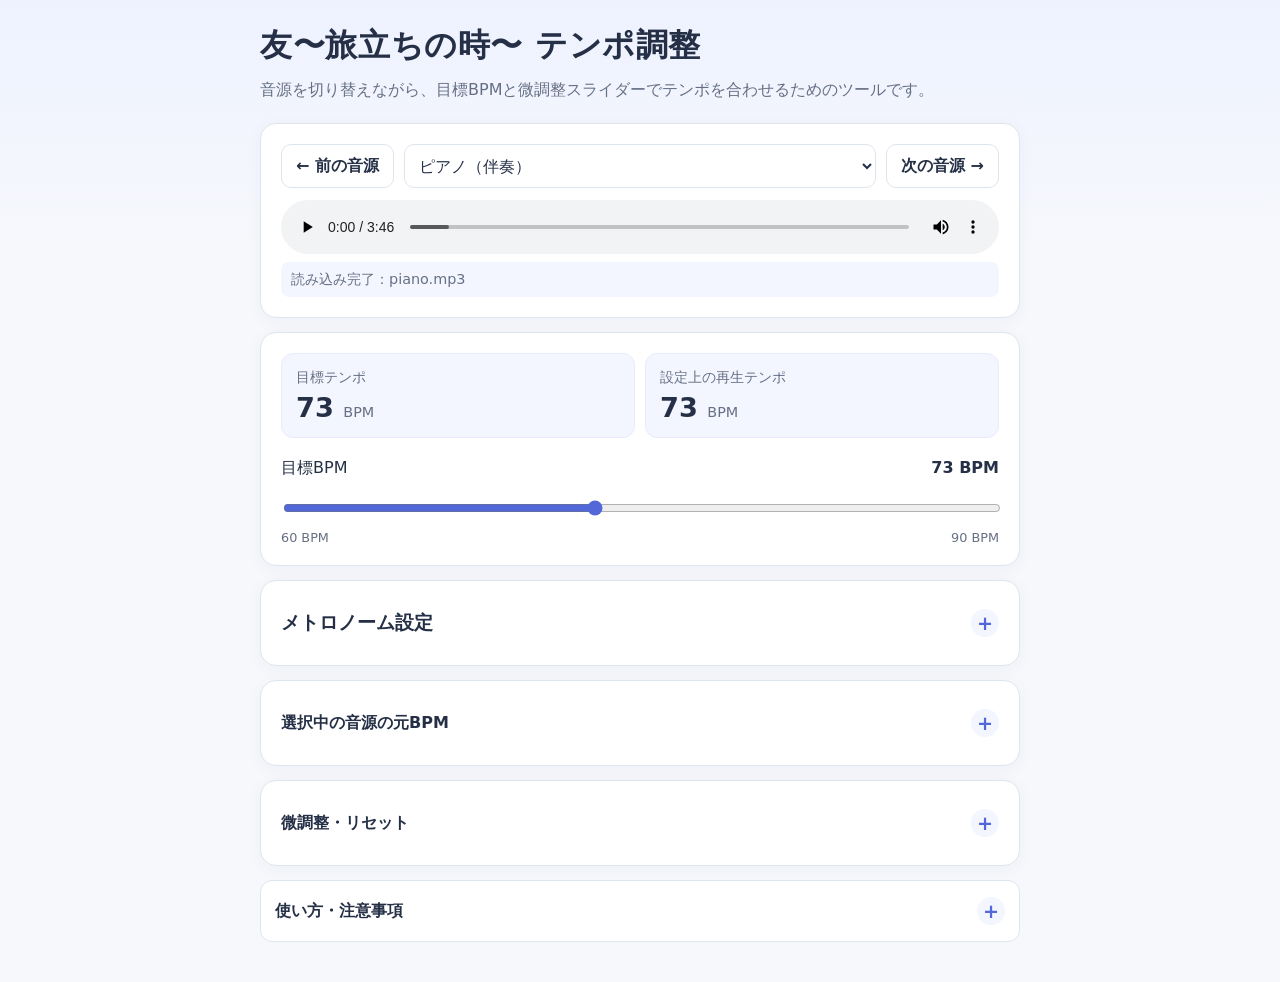
==== chorus/index.html @ 83f82099 "Add files via upload" ====
<!doctype html>
<html lang="ja">
  <head>
    <meta charset="UTF-8" />
    <meta name="viewport" content="width=device-width, initial-scale=1" />
    <title>友〜旅立ちの時〜 テンポ調整</title>
    <style>
      :root {
        color-scheme: light;
        --ink: #253047;
        --muted: #667085;
        --line: #dfe5ef;
        --accent: #5267d8;
        --soft: #f4f6ff;
      }
      * {
        box-sizing: border-box;
      }
      body {
        margin: 0;
        padding: 24px 14px 40px;
        background: #f6f8fc;
        color: var(--ink);
        font-family:
          system-ui,
          -apple-system,
          "Hiragino Kaku Gothic ProN",
          Meiryo,
          sans-serif;
      }
      main {
        max-width: 760px;
        margin: 0 auto;
      }
      h1 {
        font-size: clamp(1.35rem, 4vw, 2rem);
        margin: 0 0 8px;
      }
      .intro {
        color: var(--muted);
        line-height: 1.7;
        margin: 0 0 20px;
      }
      section {
        background: white;
        border: 1px solid var(--line);
        border-radius: 16px;
        padding: 18px;
        margin: 14px 0;
        box-shadow: 0 4px 18px #2530470a;
      }
      .row {
        display: flex;
        align-items: center;
        gap: 10px;
        flex-wrap: wrap;
      }
      button,
      select,
      input[type="number"] {
        font: inherit;
      }
      button {
        border: 1px solid var(--line);
        border-radius: 10px;
        padding: 10px 14px;
        background: white;
        cursor: pointer;
        color: var(--ink);
      }
      button.primary {
        background: var(--accent);
        border-color: var(--accent);
        color: white;
      }
      select {
        min-width: 180px;
        flex: 1;
        padding: 10px;
        border: 1px solid var(--line);
        border-radius: 10px;
        background: white;
        color: var(--ink);
      }
      audio {
        width: 100%;
        margin: 12px 0 2px;
      }
      .metric {
        display: grid;
        grid-template-columns: repeat(2, minmax(0, 1fr));
        gap: 10px;
      }
      .metric > div {
        background: var(--soft);
        padding: 14px;
        border-radius: 12px;
      }
      .label {
        display: block;
        font-size: 0.9rem;
        color: var(--muted);
        margin-bottom: 5px;
      }
      .big {
        font-size: 1.7rem;
        font-weight: 750;
        font-variant-numeric: tabular-nums;
      }
      .unit {
        font-size: 0.9rem;
        font-weight: 500;
        color: var(--muted);
      }
      .control-head {
        display: flex;
        justify-content: space-between;
        gap: 10px;
        align-items: baseline;
        margin-bottom: 8px;
      }
      input[type="range"] {
        width: 100%;
        accent-color: var(--accent);
        cursor: pointer;
      }
      .range-ends {
        display: flex;
        justify-content: space-between;
        font-size: 0.8rem;
        color: var(--muted);
      }
      .number-wrap {
        display: flex;
        align-items: center;
        gap: 8px;
        margin-top: 10px;
      }
      input[type="number"] {
        width: 100px;
        padding: 8px;
        border: 1px solid var(--line);
        border-radius: 8px;
      }
      .note {
        background: #fff8e7;
        border: 1px solid #f3dfaa;
        color: #684d13;
        padding: 12px 14px;
        border-radius: 10px;
        line-height: 1.65;
        font-size: 0.9rem;
      }
      .status {
        color: var(--muted);
        font-size: 0.9rem;
        min-height: 1.4em;
        margin-top: 8px;
      }
      body {
        background: linear-gradient(180deg, #eef2ff 0, #f6f8fc 240px);
      }
      h1 {
        letter-spacing: 0.02em;
      }
      section {
        padding: 20px;
        transition: box-shadow 0.2s ease;
      }
      section:focus-within {
        box-shadow: 0 6px 22px #25304712;
      }
      button,
      select,
      input[type="number"] {
        min-height: 44px;
      }
      button {
        font-weight: 600;
        transition:
          background-color 0.15s ease,
          border-color 0.15s ease,
          transform 0.15s ease;
      }
      button:hover {
        background: #f4f6ff;
        border-color: #c5ccef;
      }
      button:active {
        transform: translateY(1px);
      }
      button:focus-visible,
      select:focus-visible,
      input:focus-visible {
        outline: 3px solid #5267d855;
        outline-offset: 2px;
      }
      audio {
        display: block;
      }
      .metric > div {
        border: 1px solid #e8ebfb;
      }
      .control-head {
        line-height: 1.5;
      }
      input[type="range"] {
        min-height: 36px;
        touch-action: pan-y;
      }
      input[type="number"] {
        background: white;
        color: var(--ink);
      }
      #status {
        padding: 8px 10px;
        border-radius: 8px;
        background: var(--soft);
      }
      .metronome-controls {
        display: flex;
        align-items: center;
        gap: 16px;
        flex-wrap: wrap;
      }
      .metro-tempo {
        margin: 18px 0;
      }
      .sync-option {
        display: flex;
        align-items: center;
        gap: 8px;
        margin-top: 10px;
        color: var(--muted);
      }
      .sync-option input {
        width: 18px;
        height: 18px;
        accent-color: var(--accent);
      }
      .meter-pattern {
        margin-top: 18px;
      }
      .meter-pattern .number-wrap {
        margin-top: 8px;
      }
      #meterPattern {
        width: 130px;
        min-height: 44px;
        padding: 8px 10px;
        border: 1px solid var(--line);
        border-radius: 8px;
        color: var(--ink);
        font: inherit;
      }
      .meter-preview {
        display: flex;
        align-items: flex-end;
        flex-wrap: wrap;
        gap: 12px;
        margin-top: 16px;
      }
      .bar-group {
        padding: 7px 9px 9px;
        border: 1px solid var(--line);
        border-radius: 12px;
        background: #f8f9ff;
      }
      .bar-label {
        display: block;
        margin-bottom: 6px;
        color: var(--muted);
        font-size: 0.72rem;
        text-align: center;
      }
      .bar-beats {
        display: flex;
        gap: 6px;
      }
      #startMetronome {
        min-width: 150px;
        background: var(--accent);
        border-color: var(--accent);
        color: white;
      }
      #startMetronome:hover {
        background: #4054c2;
        border-color: #4054c2;
      }
      .beat-count {
        display: flex;
        gap: 8px;
      }
      .beat-count span {
        display: grid;
        width: 42px;
        height: 42px;
        place-items: center;
        border: 1px solid var(--line);
        border-radius: 50%;
        background: #fff;
        color: var(--muted);
        font-size: 1.1rem;
        font-weight: 700;
        font-variant-numeric: tabular-nums;
        transition:
          background-color 0.08s ease,
          color 0.08s ease,
          transform 0.08s ease;
      }
      .beat-count span.active {
        transform: scale(1.12);
        border-color: var(--accent);
        background: var(--accent);
        color: white;
      }
      .beat-count span.bar-first-beat.active {
        border-color: #e58b2a;
        background: #e58b2a;
      }
      details summary {
        display: flex;
        min-height: 44px;
        align-items: center;
        justify-content: space-between;
        gap: 12px;
        cursor: pointer;
        font-weight: 650;
        list-style: none;
      }
      .metronome-details > summary {
        font-size: 1.2rem;
      }
      details summary::-webkit-details-marker {
        display: none;
      }
      details summary::after {
        content: "+";
        display: grid;
        width: 28px;
        height: 28px;
        flex: 0 0 28px;
        place-items: center;
        border-radius: 50%;
        background: var(--soft);
        color: var(--accent);
        font-size: 1.2rem;
      }
      details[open] summary::after {
        content: "−";
      }
      details summary:focus-visible {
        outline: 3px solid #5267d855;
        outline-offset: 3px;
        border-radius: 6px;
      }
      .details-content {
        padding-top: 12px;
      }
      .note-details {
        margin-top: 14px;
        padding: 8px 14px;
        border: 1px solid var(--line);
        border-radius: 12px;
        background: white;
      }
      .note-details .note {
        margin-bottom: 8px;
      }
      @media (prefers-reduced-motion: reduce) {
        *,
        *::before,
        *::after {
          scroll-behavior: auto !important;
          transition: none !important;
        }
      }
      @media (max-width: 480px) {
        section {
          padding: 14px;
        }
        .metric {
          grid-template-columns: 1fr;
        }
        .big {
          font-size: 1.4rem;
        }
        section:first-of-type .row {
          display: grid;
          grid-template-columns: 1fr 1fr;
          grid-template-areas:
            "select select"
            "previous next";
        }
        #trackSelect {
          grid-area: select;
          width: 100%;
        }
        #previousTrack {
          grid-area: previous;
        }
        #nextTrack {
          grid-area: next;
        }
        .control-head {
          align-items: flex-start;
        }
      }
    </style>
  </head>
  <body>
    <main>
      <h1>友〜旅立ちの時〜 テンポ調整</h1>
      <p class="intro">
        音源を切り替えながら、目標BPMと微調整スライダーでテンポを合わせるためのツールです。
      </p>

      <section>
        <div class="row">
          <button id="previousTrack" type="button">← 前の音源</button>
          <select id="trackSelect" aria-label="音源を選択">
            <option value="piano.mp3" data-native-bpm="86">
              ピアノ（伴奏）
            </option>
            <option value="soprano.mp3" data-native-bpm="83">ソプラノ</option>
            <option value="alto.mp3" data-native-bpm="83">アルト</option>
            <option value="boys.mp3" data-native-bpm="83">男声</option>
            <option value="all.mp3" data-native-bpm="81">全体</option>
          </select>
          <button id="nextTrack" type="button">次の音源 →</button>
        </div>
        <audio id="myAudio" src="piano.mp3" controls preload="metadata"></audio>
        <div id="status" class="status" role="status">
          音源を読み込んでいます。
        </div>
      </section>

      <section>
        <div class="metric">
          <div>
            <span class="label">目標テンポ</span
            ><span class="big"
              ><span id="targetBpmText">73</span>
              <span class="unit">BPM</span></span
            >
          </div>
          <div>
            <span class="label">設定上の再生テンポ</span
            ><span class="big"
              ><span id="currentBpm">73</span>
              <span class="unit">BPM</span></span
            >
          </div>
        </div>
        <div style="margin-top: 18px">
          <div class="control-head">
            <label for="targetSlider">目標BPM</label
            ><strong><span id="targetSliderValue">73</span> BPM</strong>
          </div>
          <input
            id="targetSlider"
            type="range"
            min="60"
            max="90"
            step="1"
            value="73"
          />
          <div class="range-ends"><span>60 BPM</span><span>90 BPM</span></div>
        </div>
      </section>

      <section>
        <details class="metronome-details">
          <summary id="metronomeTitle">メトロノーム設定</summary>
          <div class="details-content">
            <div class="metronome-controls">
              <button id="startMetronome" type="button" aria-pressed="false">
                メトロノーム開始
              </button>
            </div>
            <div class="metro-tempo">
              <div class="control-head">
                <label for="metronomeTempo">メトロノームの速さ</label>
                <strong><span id="metronomeTempoValue">73</span> BPM</strong>
              </div>
              <input
                id="metronomeTempo"
                type="range"
                min="40"
                max="180"
                step="1"
                value="73"
              />
              <div class="range-ends">
                <span>40 BPM</span><span>180 BPM</span>
              </div>
              <label class="sync-option" for="followSongTempo">
                <input id="followSongTempo" type="checkbox" checked />
                曲のテンポに連動
              </label>
            </div>
            <div class="meter-pattern">
              <label for="meterPattern"><strong>小節ごとの拍数</strong></label>
              <p class="status">
                例：4,2,4 →「1・2・3・4／1・2／1・2・3・4」を繰り返します。
              </p>
              <div class="number-wrap">
                <input
                  id="meterPattern"
                  type="text"
                  value="4,2,4"
                  inputmode="numeric"
                  aria-label="小節ごとの拍数"
                />
                <button id="applyMeterPattern" type="button">
                  リズムを適用
                </button>
              </div>
            </div>
            <div
              id="meterPreview"
              class="meter-preview"
              aria-label="設定した小節と拍の並び"
            ></div>
            <p
              id="metronomeStatus"
              class="status"
              role="status"
              aria-live="polite"
            >
              1拍目を強く鳴らします。
            </p>
          </div>
        </details>
      </section>

      <section>
        <details>
          <summary>選択中の音源の元BPM</summary>
          <div class="details-content">
            <div class="control-head">
              <span>設定済みの元BPM</span>
              <strong><span id="nativeBpmLabel">82</span> BPM</strong>
            </div>
            <p class="status">
              元BPMを変更する場合は、音源一覧の各項目にある
              <code>data-native-bpm</code> の値を編集してください。
            </p>
          </div>
        </details>
      </section>

      <section>
        <details>
          <summary>微調整・リセット</summary>
          <div class="details-content">
            <div class="control-head">
              <label for="fineSlider">微調整（目標BPMに対する倍率）</label
              ><strong><span id="fineValue">1.00</span> 倍</strong>
            </div>
            <input
              id="fineSlider"
              type="range"
              min="0.85"
              max="1.15"
              step="0.005"
              value="1"
            />
            <div class="range-ends">
              <span>少し遅く</span><span>少し速く</span>
            </div>
            <div class="row" style="margin-top: 12px">
              <button id="resetFine" type="button">微調整をリセット</button>
            </div>
          </div>
        </details>
      </section>

      <details class="note-details">
        <summary>使い方・注意事項</summary>
        <p class="note">
          <strong>大事：</strong
          >このツールは入力した「元BPM」をもとに再生速度を計算します。元BPMが正確でなければ、表示BPMも実際の拍とはずれます。また、通常の音声再生速度変更なので、速度を変えると音程も変わります。音源ファイル（piano.mp3
          / soprano.mp3 / alto.mp3 / boys.mp3 /
          all.mp3）は、このHTMLと同じフォルダに置いてください。
        </p>
      </details>
    </main>
    <script>
      const audio = document.getElementById("myAudio");
      const trackSelect = document.getElementById("trackSelect");
      const targetSlider = document.getElementById("targetSlider");
      const fineSlider = document.getElementById("fineSlider");
      const status = document.getElementById("status");
      const metronomeButton = document.getElementById("startMetronome");
      const metronomeStatus = document.getElementById("metronomeStatus");
      const metronomeTempoSlider = document.getElementById("metronomeTempo");
      const metronomeTempoValue = document.getElementById(
        "metronomeTempoValue",
      );
      const followSongTempo = document.getElementById("followSongTempo");
      const meterPatternInput = document.getElementById("meterPattern");
      const meterPreview = document.getElementById("meterPreview");
      let metronomeAudioContext;
      let metronomeTimer = null;
      let metronomeRunning = false;
      let metronomeBars = [4, 2, 4];
      let beatIndicators = [];
      let metronomeBarIndex = 0;
      let metronomeBeat = 0;
      let nextMetronomeBeatTime = 0;

      function currentFilename() {
        return trackSelect.value;
      }
      function nativeBpm(filename) {
        const option = [...trackSelect.options].find(
          (item) => item.value === filename,
        );
        return Number(option?.dataset.nativeBpm) || 76;
      }

      function updatePlayback() {
        const target = Number(targetSlider.value);
        const native = nativeBpm(currentFilename());
        const fine = Number(fineSlider.value);
        const correctionRate = (target / native) * fine;
        audio.playbackRate = correctionRate;

        document.getElementById("targetBpmText").textContent = target;
        document.getElementById("targetSliderValue").textContent = target;
        document.getElementById("nativeBpmLabel").textContent = native;
        document.getElementById("fineValue").textContent = fine
          .toFixed(3)
          .replace(/0+$/, "")
          .replace(/\.$/, "");
        document.getElementById("currentBpm").textContent = Math.round(
          target * fine,
        );
        status.textContent = `再生速度 ${correctionRate.toFixed(3)} 倍（元BPM ${native} → 設定上 約${Math.round(target * fine)} BPM）`;
      }

      function currentTempo() {
        return Number(targetSlider.value) * Number(fineSlider.value);
      }

      function selectedMetronomeTempo() {
        return followSongTempo.checked
          ? currentTempo()
          : Number(metronomeTempoSlider.value);
      }

      function describeMeterPattern() {
        return metronomeBars.map((beats) => `${beats}拍`).join(" → ");
      }

      function updateMetronomeTempoUI() {
        if (followSongTempo.checked) {
          metronomeTempoSlider.value = String(Math.round(currentTempo()));
        }
        metronomeTempoSlider.disabled = followSongTempo.checked;
        metronomeTempoValue.textContent = String(
          Math.round(selectedMetronomeTempo()),
        );
        updateMetronomeStatus();
      }

      function updateMetronomeStatus() {
        if (metronomeRunning) {
          metronomeStatus.textContent = `${describeMeterPattern()} を繰り返し中・${Math.round(selectedMetronomeTempo())} BPM`;
        }
      }

      function renderMeterPattern() {
        meterPreview.replaceChildren();
        beatIndicators = [];
        metronomeBars.forEach((beats, barIndex) => {
          const bar = document.createElement("div");
          bar.className = "bar-group";
          const label = document.createElement("span");
          label.className = "bar-label";
          label.textContent = `${barIndex + 1}小節目`;
          const beatRow = document.createElement("div");
          beatRow.className = "bar-beats beat-count";

          for (let beat = 0; beat < beats; beat += 1) {
            const indicator = document.createElement("span");
            indicator.textContent = String(beat + 1);
            if (beat === 0) indicator.classList.add("bar-first-beat");
            beatRow.append(indicator);
            beatIndicators.push({ element: indicator, barIndex, beat });
          }

          bar.append(label, beatRow);
          meterPreview.append(bar);
        });
      }

      function applyMeterPattern() {
        const values = meterPatternInput.value
          .split(/[,，、\s]+/)
          .filter(Boolean)
          .map(Number);
        if (
          values.length < 1 ||
          values.length > 128 ||
          values.some(
            (beats) => !Number.isInteger(beats) || beats < 1 || beats > 12,
          )
        ) {
          metronomeStatus.textContent =
            "拍数は1〜12の整数を、カンマ区切りで最大128小節まで入力してください。";
          return;
        }

        const wasRunning = metronomeRunning;
        if (wasRunning) stopMetronome();
        metronomeBars = values;
        meterPatternInput.value = values.join(",");
        metronomeBarIndex = 0;
        metronomeBeat = 0;
        renderMeterPattern();
        metronomeStatus.textContent = `${describeMeterPattern()} を設定しました。`;
        if (wasRunning) {
          startMetronome().catch((error) => {
            console.error("メトロノームを再開できませんでした", error);
            metronomeStatus.textContent =
              "メトロノームを再開できませんでした。";
          });
        }
      }

      function scheduleMetronomeBeat(when, barIndex, beat) {
        const accent = beat === 0;
        const oscillator = metronomeAudioContext.createOscillator();
        const gain = metronomeAudioContext.createGain();
        oscillator.frequency.value = accent ? 1100 : 800;
        gain.gain.setValueAtTime(0.0001, when);
        gain.gain.exponentialRampToValueAtTime(0.7, when + 0.004);
        gain.gain.exponentialRampToValueAtTime(0.0001, when + 0.055);
        oscillator.connect(gain);
        gain.connect(metronomeAudioContext.destination);
        oscillator.start(when);
        oscillator.stop(when + 0.06);

        const delay = Math.max(
          0,
          (when - metronomeAudioContext.currentTime) * 1000,
        );
        window.setTimeout(() => {
          if (!metronomeRunning) return;
          beatIndicators.forEach((indicator) => {
            indicator.element.classList.toggle(
              "active",
              indicator.barIndex === barIndex && indicator.beat === beat,
            );
          });
        }, delay);
      }

      function runMetronomeScheduler() {
        if (!metronomeRunning) return;
        const scheduleUntil = metronomeAudioContext.currentTime + 0.1;
        while (nextMetronomeBeatTime < scheduleUntil) {
          scheduleMetronomeBeat(
            nextMetronomeBeatTime,
            metronomeBarIndex,
            metronomeBeat,
          );
          nextMetronomeBeatTime += 60 / selectedMetronomeTempo();
          metronomeBeat += 1;
          if (metronomeBeat >= metronomeBars[metronomeBarIndex]) {
            metronomeBeat = 0;
            metronomeBarIndex = (metronomeBarIndex + 1) % metronomeBars.length;
          }
        }
        metronomeTimer = window.setTimeout(runMetronomeScheduler, 25);
      }

      async function startMetronome() {
        const AudioContextClass =
          window.AudioContext || window.webkitAudioContext;
        if (!AudioContextClass) {
          metronomeStatus.textContent =
            "このブラウザーはメトロノームに対応していません。";
          return;
        }
        metronomeAudioContext ??= new AudioContextClass();
        await metronomeAudioContext.resume();
        metronomeRunning = true;
        metronomeBarIndex = 0;
        metronomeBeat = 0;
        nextMetronomeBeatTime = metronomeAudioContext.currentTime + 0.05;
        metronomeButton.textContent = "メトロノーム停止";
        metronomeButton.setAttribute("aria-pressed", "true");
        updateMetronomeStatus();
        runMetronomeScheduler();
      }

      function stopMetronome() {
        metronomeRunning = false;
        window.clearTimeout(metronomeTimer);
        beatIndicators.forEach((indicator) =>
          indicator.element.classList.remove("active"),
        );
        metronomeButton.textContent = "メトロノーム開始";
        metronomeButton.setAttribute("aria-pressed", "false");
        metronomeStatus.textContent = "メトロノームを停止しました。";
      }

      metronomeButton.addEventListener("click", () => {
        if (metronomeRunning) stopMetronome();
        else
          startMetronome().catch((error) => {
            console.error("メトロノームを開始できませんでした", error);
            metronomeStatus.textContent =
              "メトロノームを開始できませんでした。";
          });
      });
      metronomeTempoSlider.addEventListener("input", () => {
        metronomeTempoValue.textContent = metronomeTempoSlider.value;
        updateMetronomeStatus();
      });
      followSongTempo.addEventListener("change", updateMetronomeTempoUI);
      document
        .getElementById("applyMeterPattern")
        .addEventListener("click", applyMeterPattern);
      meterPatternInput.addEventListener("keydown", (event) => {
        if (event.key === "Enter") applyMeterPattern();
      });
      renderMeterPattern();
      updateMetronomeTempoUI();

      function selectTrack(filename) {
        const wasPlaying = !audio.paused;
        audio.src = filename;
        audio.load();
        updatePlayback();
        if (wasPlaying)
          audio.play().catch(() => {
            status.textContent =
              "再生できませんでした。再生ボタンを押してください。";
          });
      }

      function changeTrack(direction) {
        const next =
          (trackSelect.selectedIndex + direction + trackSelect.options.length) %
          trackSelect.options.length;
        trackSelect.selectedIndex = next;
        selectTrack(trackSelect.value);
      }

      document
        .getElementById("previousTrack")
        .addEventListener("click", () => changeTrack(-1));
      document
        .getElementById("nextTrack")
        .addEventListener("click", () => changeTrack(1));
      trackSelect.addEventListener("change", () =>
        selectTrack(currentFilename()),
      );
      targetSlider.addEventListener("input", () => {
        updatePlayback();
        if (followSongTempo.checked) updateMetronomeTempoUI();
      });
      fineSlider.addEventListener("input", () => {
        updatePlayback();
        if (followSongTempo.checked) updateMetronomeTempoUI();
      });
      document.getElementById("resetFine").addEventListener("click", () => {
        fineSlider.value = "1";
        updatePlayback();
      });
      audio.addEventListener("error", () => {
        status.textContent = `音源を読み込めません：${currentFilename()}。HTMLと同じフォルダにファイルがあるか確認してください。`;
      });
      audio.addEventListener("loadedmetadata", () => {
        status.textContent = `読み込み完了：${currentFilename()}`;
      });

      updatePlayback();
    </script>
  </body>
</html>
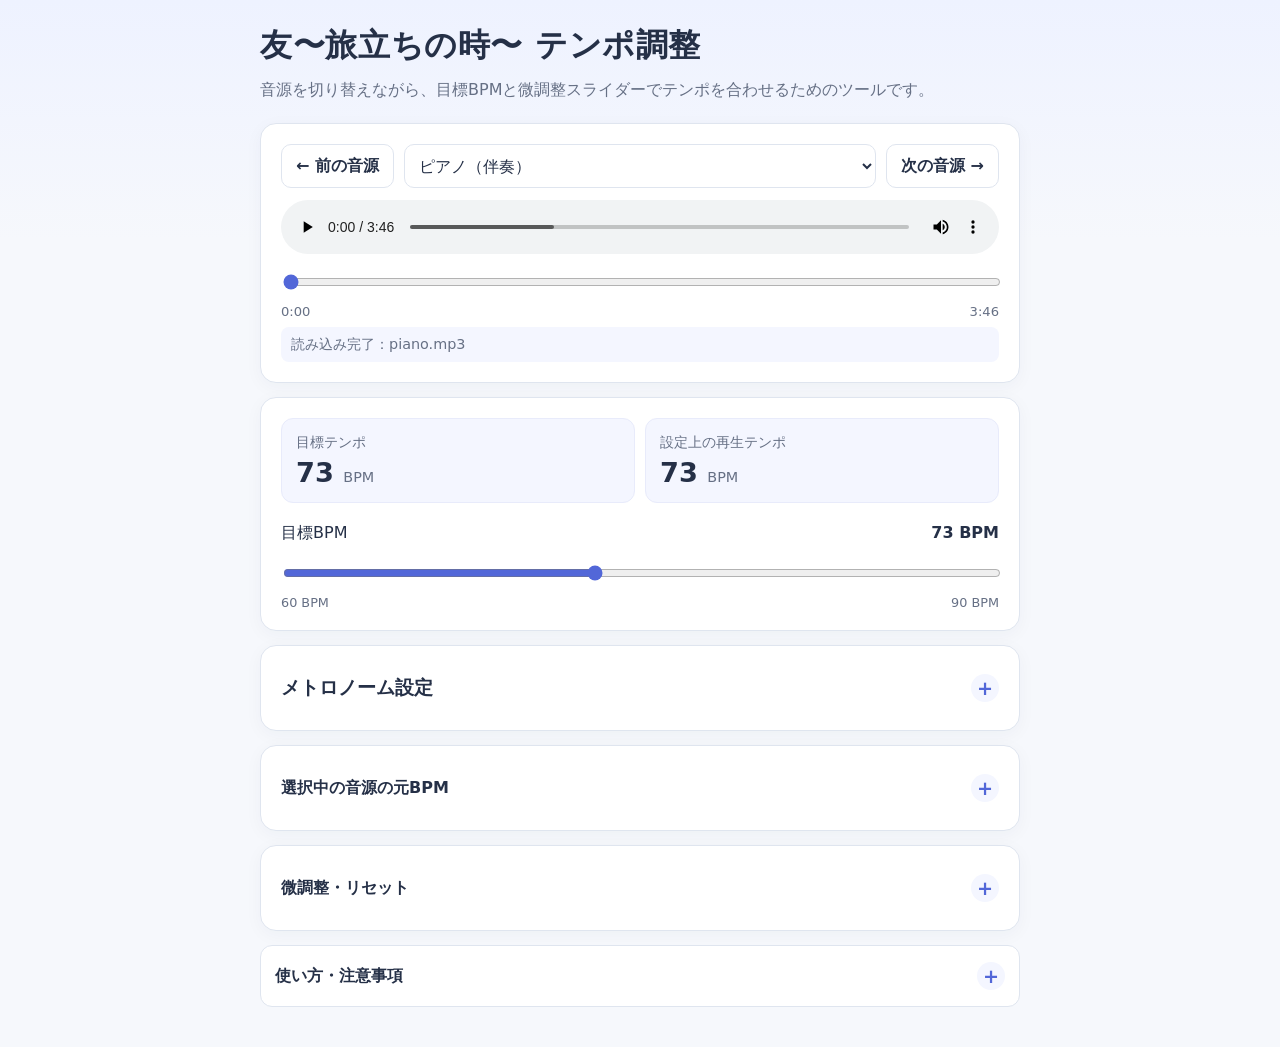
==== commit 22ecfb09: "Add files via upload" ====
--- a/chorus/index.html
+++ b/chorus/index.html
@@ -197,6 +197,25 @@
       }
       audio {
         display: block;
+      }
+      .seek-control {
+        margin-top: 8px;
+      }
+      .seek-control input {
+        width: 100%;
+        accent-color: var(--accent);
+        cursor: pointer;
+      }
+      .seek-control input:disabled {
+        cursor: not-allowed;
+        opacity: 0.55;
+      }
+      .seek-times {
+        display: flex;
+        justify-content: space-between;
+        color: var(--muted);
+        font-size: 0.82rem;
+        font-variant-numeric: tabular-nums;
       }
       .metric > div {
         border: 1px solid #e8ebfb;
@@ -426,10 +445,28 @@
             <option value="alto.mp3" data-native-bpm="83">アルト</option>
             <option value="boys.mp3" data-native-bpm="83">男声</option>
             <option value="all.mp3" data-native-bpm="81">全体</option>
+            <option value="anatahe_all.mp3" data-native-bpm="80">あなたへ全体</option>
+            <option value="anatahe_boys.mp3" data-native-bpm="80">あなたへ男声</option>
           </select>
           <button id="nextTrack" type="button">次の音源 →</button>
         </div>
         <audio id="myAudio" src="piano.mp3" controls preload="metadata"></audio>
+        <div class="seek-control">
+          <input
+            id="seekSlider"
+            type="range"
+            min="0"
+            max="1000"
+            value="0"
+            aria-label="再生位置"
+            aria-valuetext="0:00 / 0:00"
+            disabled
+          />
+          <div class="seek-times" aria-hidden="true">
+            <span id="currentTimeText">0:00</span>
+            <span id="durationText">0:00</span>
+          </div>
+        </div>
         <div id="status" class="status" role="status">
           音源を読み込んでいます。
         </div>
@@ -588,6 +625,9 @@
     </main>
     <script>
       const audio = document.getElementById("myAudio");
+      const seekSlider = document.getElementById("seekSlider");
+      const currentTimeText = document.getElementById("currentTimeText");
+      const durationText = document.getElementById("durationText");
       const trackSelect = document.getElementById("trackSelect");
       const targetSlider = document.getElementById("targetSlider");
       const fineSlider = document.getElementById("fineSlider");
@@ -612,6 +652,30 @@
 
       function currentFilename() {
         return trackSelect.value;
+      }
+
+      function formatTime(seconds) {
+        if (!Number.isFinite(seconds) || seconds < 0) return "0:00";
+        const minutes = Math.floor(seconds / 60);
+        const remainingSeconds = Math.floor(seconds % 60);
+        return `${minutes}:${String(remainingSeconds).padStart(2, "0")}`;
+      }
+
+      function updateSeekUI() {
+        const duration = audio.duration;
+        const hasDuration = Number.isFinite(duration) && duration > 0;
+        seekSlider.disabled = !hasDuration;
+        currentTimeText.textContent = formatTime(audio.currentTime);
+        durationText.textContent = formatTime(duration);
+        if (hasDuration && !seekSlider.matches(":active")) {
+          seekSlider.value = String(
+            Math.round((audio.currentTime / duration) * 1000),
+          );
+        }
+        seekSlider.setAttribute(
+          "aria-valuetext",
+          `${formatTime(audio.currentTime)} / ${formatTime(duration)}`,
+        );
       }
       function nativeBpm(filename) {
         const option = [...trackSelect.options].find(
@@ -830,6 +894,18 @@
       });
       renderMeterPattern();
       updateMetronomeTempoUI();
+
+      seekSlider.addEventListener("input", () => {
+        if (Number.isFinite(audio.duration) && audio.duration > 0) {
+          audio.currentTime =
+            (Number(seekSlider.value) / 1000) * audio.duration;
+          updateSeekUI();
+        }
+      });
+      audio.addEventListener("timeupdate", updateSeekUI);
+      audio.addEventListener("loadedmetadata", updateSeekUI);
+      audio.addEventListener("durationchange", updateSeekUI);
+      audio.addEventListener("emptied", updateSeekUI);
 
       function selectTrack(filename) {
         const wasPlaying = !audio.paused;
@@ -879,6 +955,7 @@
         status.textContent = `読み込み完了：${currentFilename()}`;
       });
 
+      updateSeekUI();
       updatePlayback();
     </script>
   </body>
